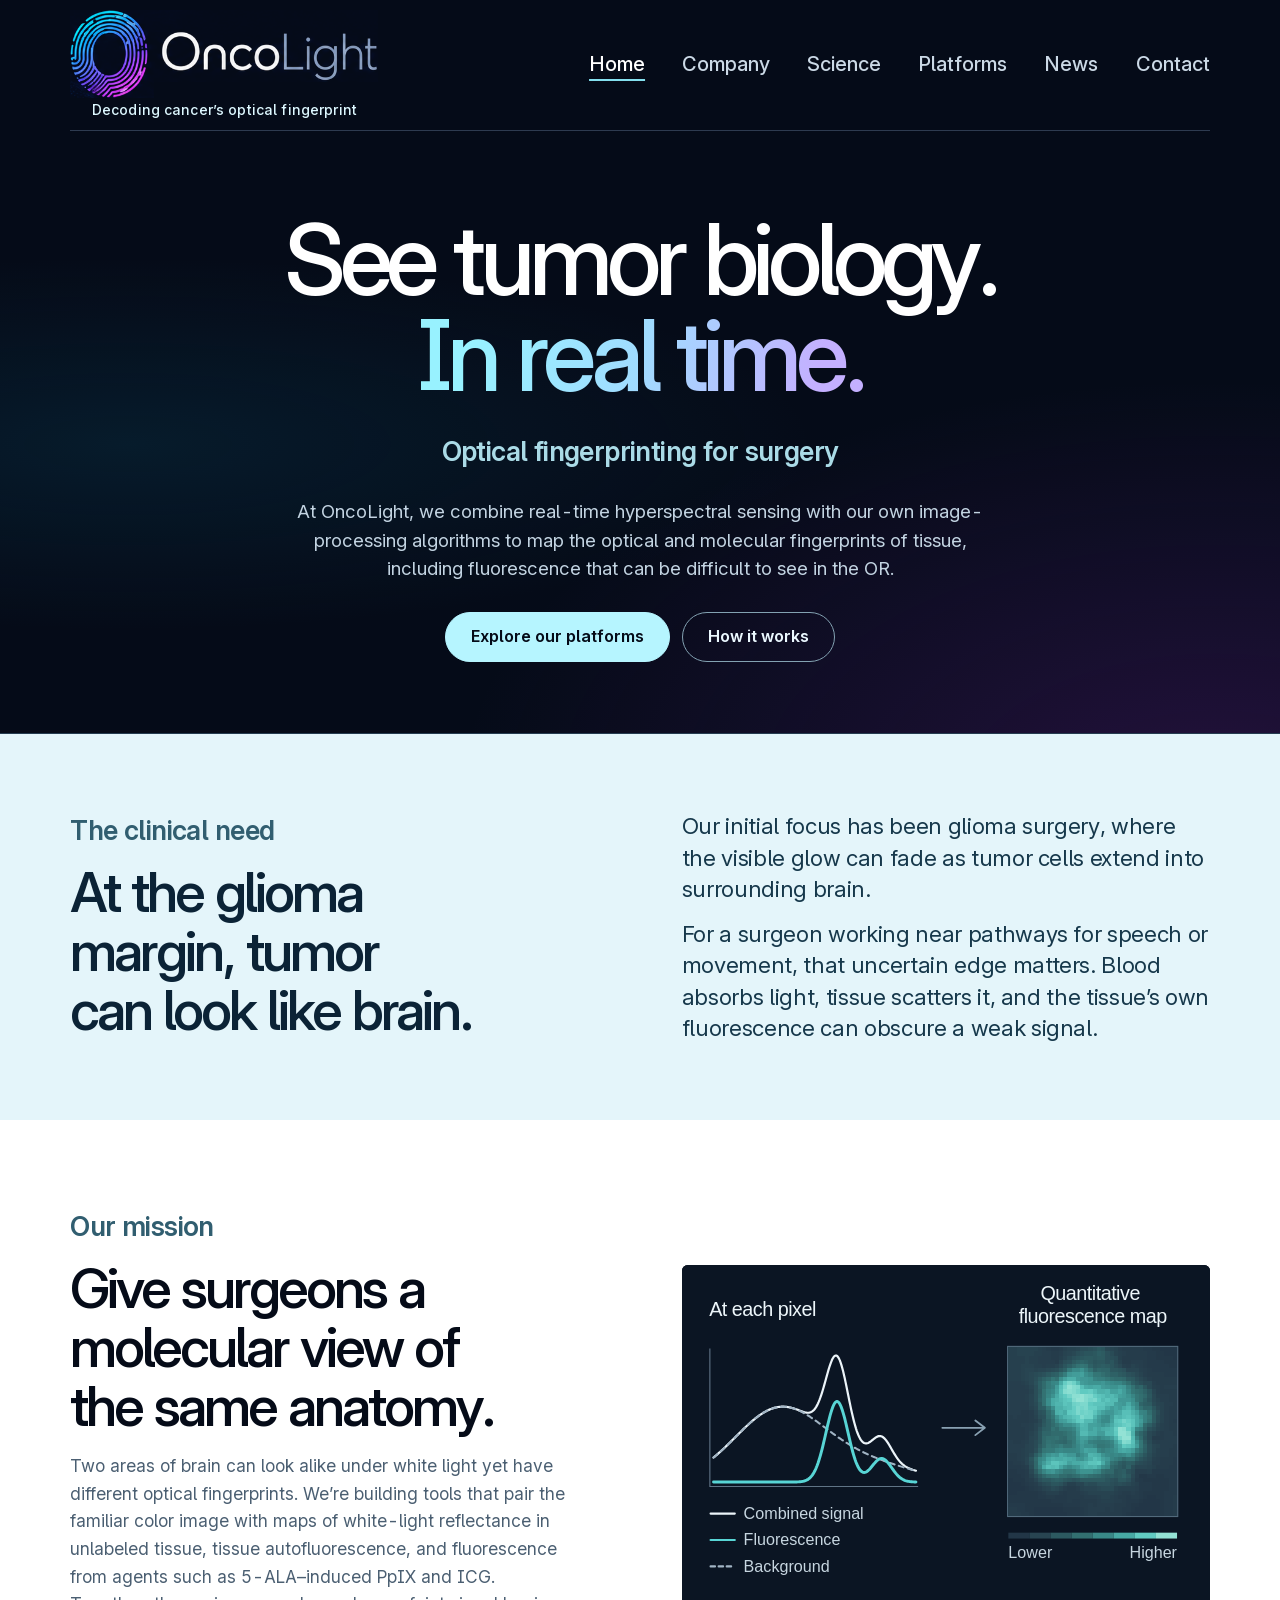
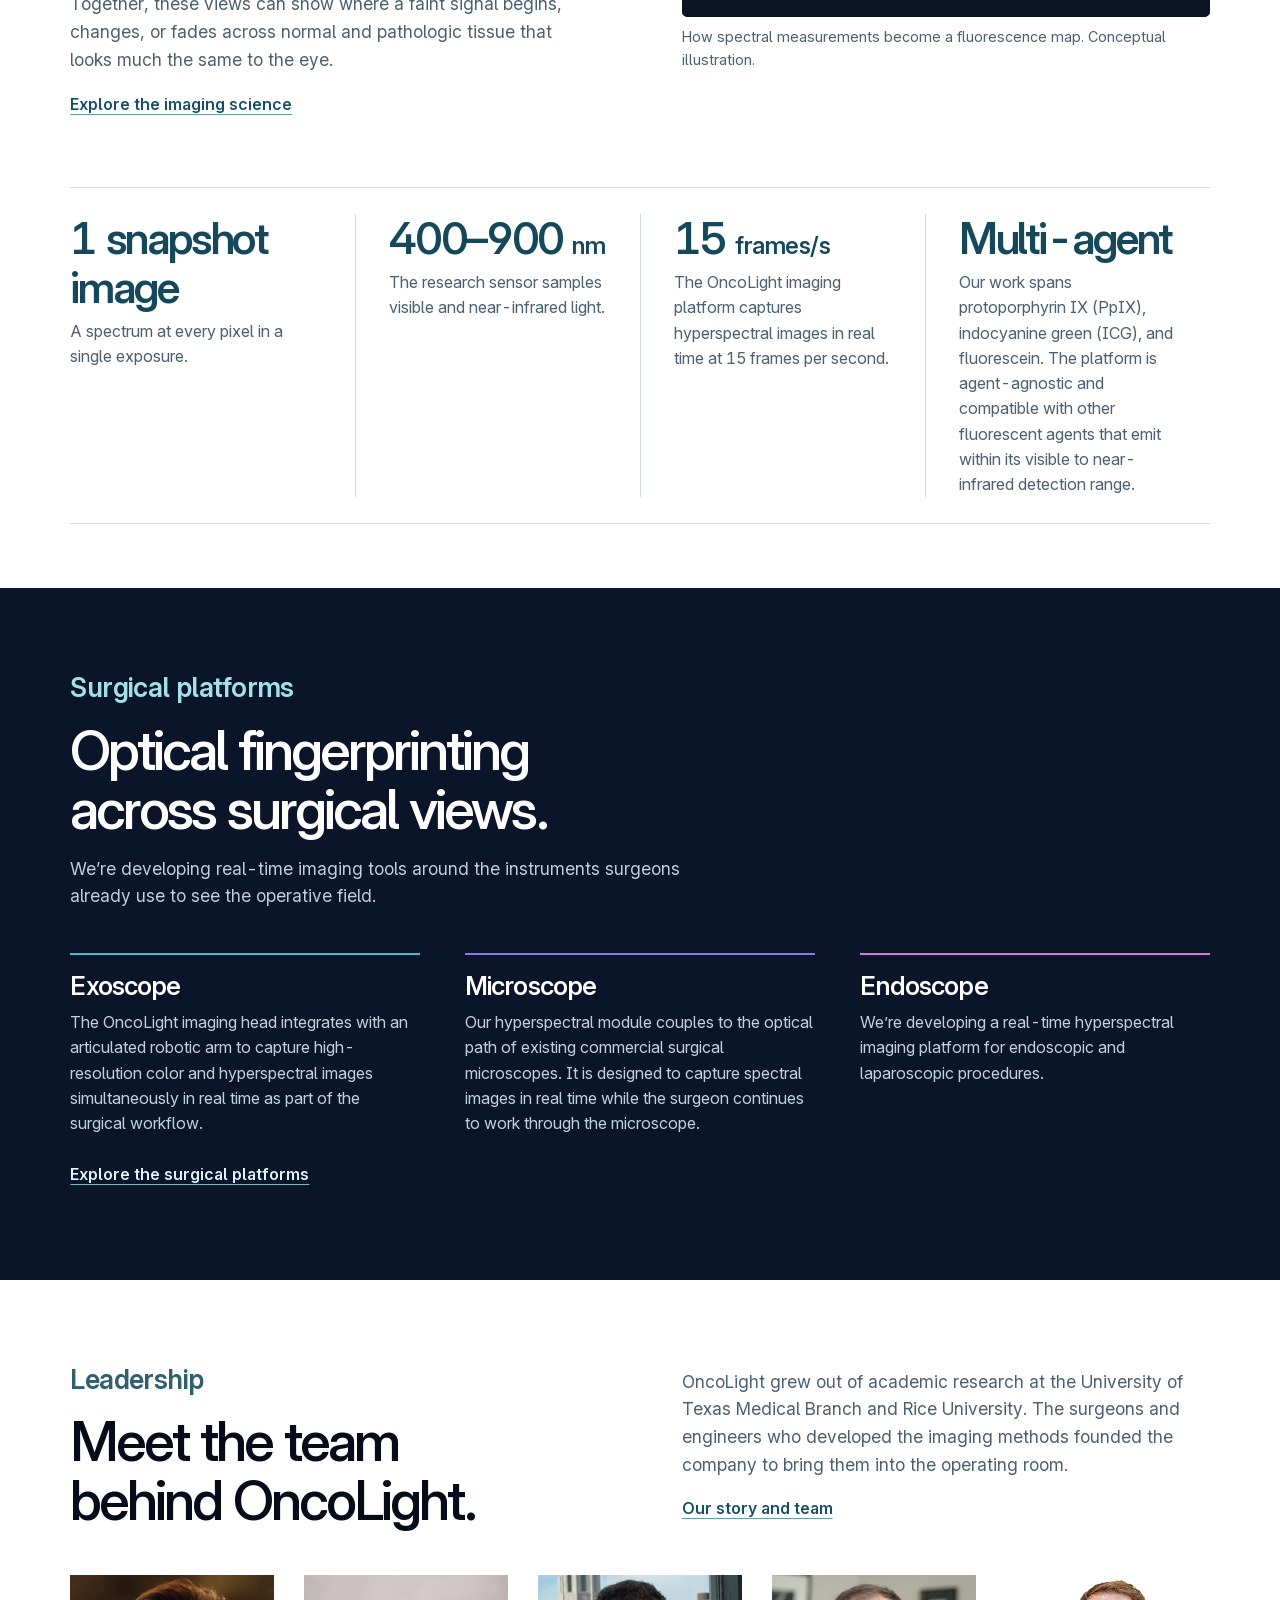
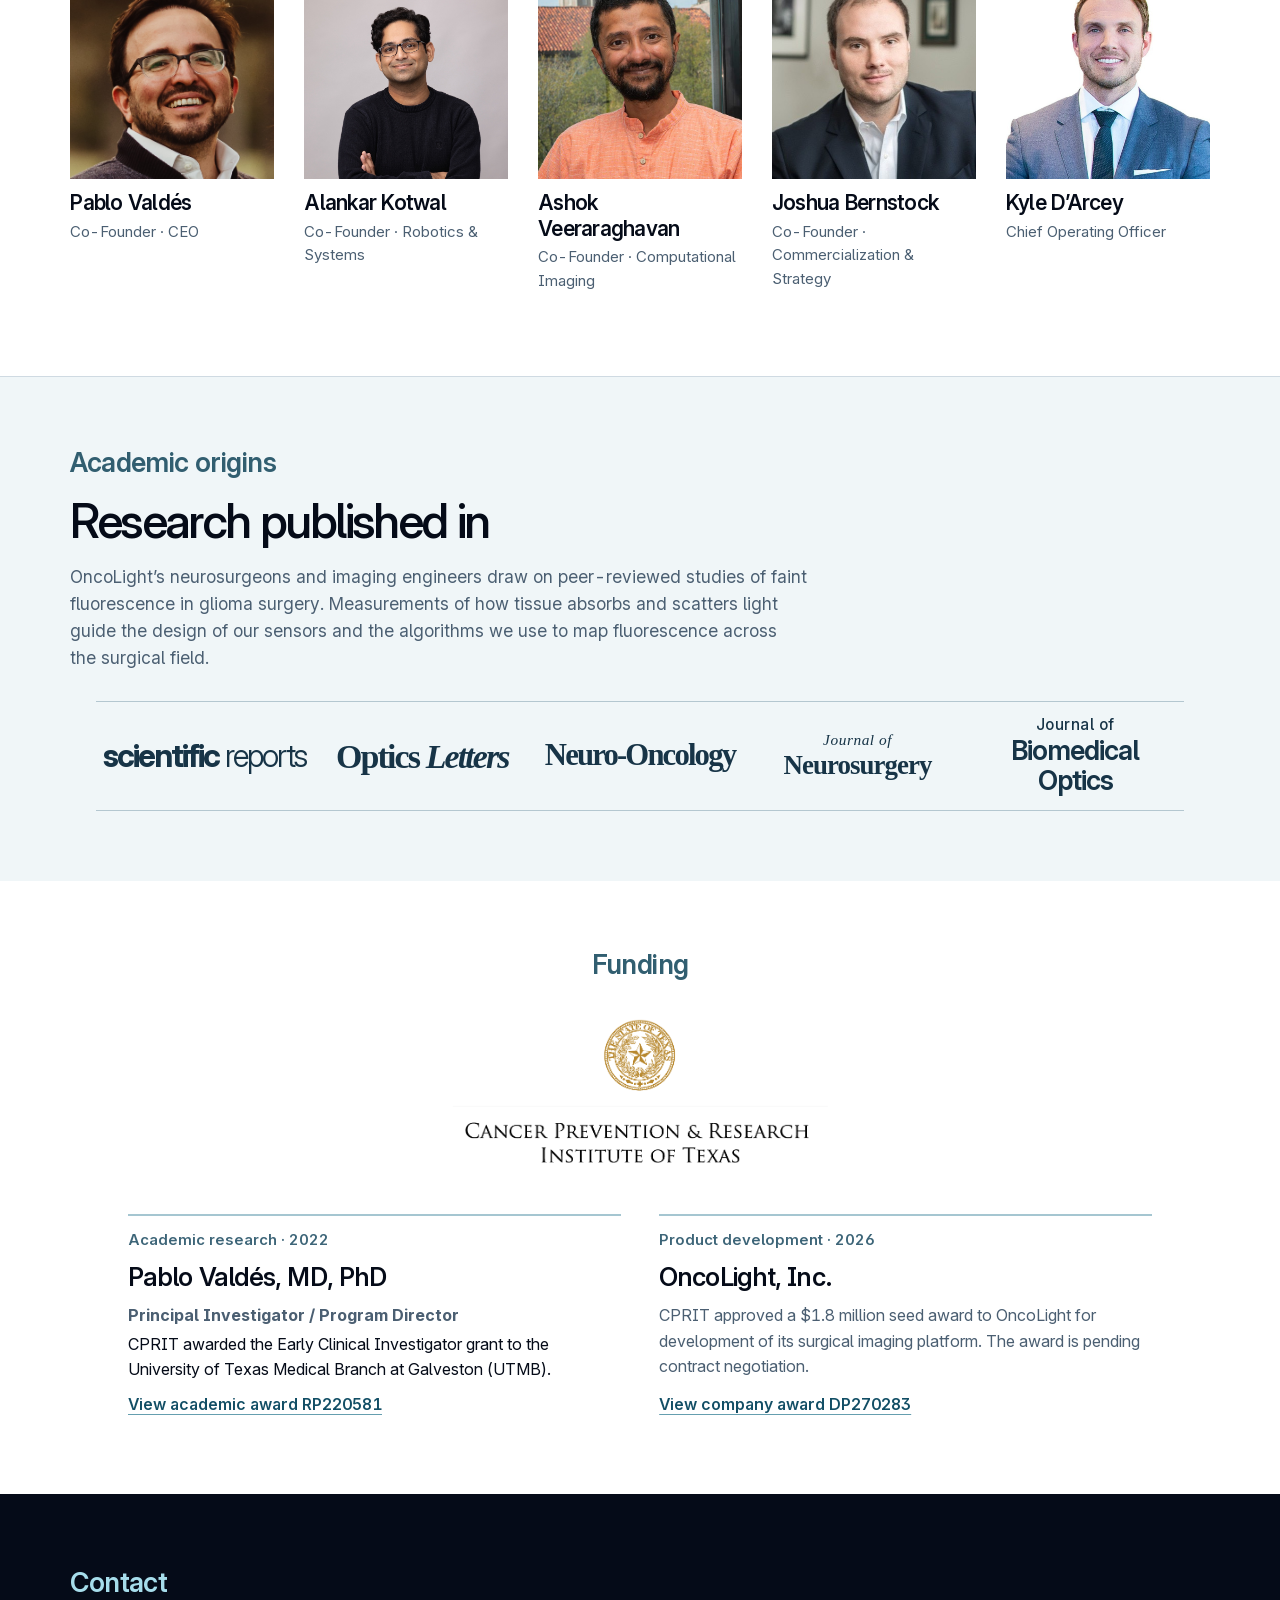
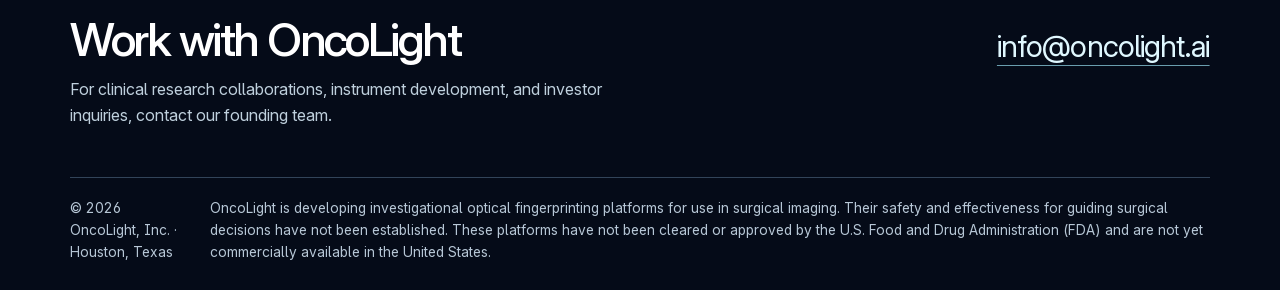
==== index.html @ 13045de7 "Add files via upload" ====
<!doctype html>
<html lang="en">
<head>
  <meta charset="utf-8">
  <meta name="viewport" content="width=device-width, initial-scale=1">
  <title>OncoLight 4.0 | Optical fingerprinting for surgery</title>
  <meta name="description" content="Our optical fingerprinting platforms combine real-time hyperspectral sensing and proprietary software to map molecular and optical signals in tissue.">
  <meta name="theme-color" content="#050b18">
  <meta property="og:title" content="OncoLight | Optical fingerprinting for surgery">
  <meta property="og:description" content="Our optical fingerprinting platforms combine real-time hyperspectral sensing and proprietary software to map molecular and optical signals in tissue.">
  <meta property="og:type" content="website">
  <link rel="icon" href="brand/oncolight-mark-transparent.png">
  <link rel="preload" href="fonts/inter.woff2" as="font" type="font/woff2" crossorigin>
  <link rel="stylesheet" href="site.css">
  
</head>
<body>
<a class="skip" href="#main">Skip to content</a>
<header class="site-head">
  <div class="wrap header-inner">
    <a class="wordmark" href="./" aria-label="OncoLight home. Decoding cancer’s optical fingerprint.">
      <span class="wordmark-art"><img alt="" src="brand/oncolight-logo-dark.png" width="697" height="194"></span>
      <span class="wordmark-tagline">Decoding cancer’s optical fingerprint</span>
    </a>
    <nav id="main-nav" class="main-nav" aria-label="Main navigation">
      <a href="./" aria-current="page">Home</a>
      <a href="company/">Company</a>
      <a href="science/">Science</a>
      <a href="platforms/">Platforms</a>
      <a href="news/">News</a>
      <a href="#contact">Contact</a>
    </nav>
  </div>
</header>
<main id="main" class="home">
  <section class="home-hero" aria-labelledby="hero-title">
    <div class="wrap hero-inner">
      <h1 id="hero-title">See tumor biology.<br><span>In real time.</span></h1>
      <p class="section-label">Optical fingerprinting for surgery</p>
      <p class="hero-intro">At OncoLight, we combine real-time hyperspectral sensing with our own image-processing algorithms to map the optical and molecular fingerprints of tissue, including fluorescence that can be difficult to see in the OR.</p>
      <div class="hero-links"><a class="button primary" href="platforms/">Explore our platforms</a><a class="button secondary" href="science/">How it works</a></div>
    </div>
  </section>

  <section class="clinical" aria-labelledby="clinical-title">
    <div class="wrap clinical-grid">
      <div>
        <p class="section-label">The clinical need</p>
        <h2 id="clinical-title">At the glioma margin, tumor can look like brain.</h2>
      </div>
      <div class="clinical-copy">
        <p>Our initial focus has been glioma surgery, where the visible glow can fade as tumor cells extend into surrounding brain.</p>
        <p>For a surgeon working near pathways for speech or movement, that uncertain edge matters. Blood absorbs light, tissue scatters it, and the tissue’s own fluorescence can obscure a weak signal.</p>
      </div>
    </div>
  </section>

  <section class="mission" aria-labelledby="mission-title">
    <div class="wrap mission-top">
      <div class="mission-copy">
        <p class="section-label">Our mission</p>
        <h2 id="mission-title">Give surgeons a molecular view of the same anatomy.</h2>
        <p>Two areas of brain can look alike under white light yet have different optical fingerprints. We’re building tools that pair the familiar color image with maps of white-light reflectance in unlabeled tissue, tissue autofluorescence, and fluorescence from agents such as 5-ALA–induced PpIX and ICG. Together, these views can show where a faint signal begins, changes, or fades across normal and pathologic tissue that looks much the same to the eye.</p>
        <a class="text-link" href="science/">Explore the imaging science</a>
      </div>
      <figure class="mission-art">
        <img src="figures/signal-map.svg" width="720" height="480" alt="A measured spectrum separates into background and fluorescence. The illustrative quantitative fluorescence map shows regions of lower and higher relative signal." loading="lazy">
        <figcaption>How spectral measurements become a fluorescence map. Conceptual illustration.</figcaption>
      </figure>
    </div>
    <dl class="wrap signal-facts">
      <div><dt>1 snapshot image</dt><dd>A spectrum at every pixel in a single exposure.</dd></div>
      <div><dt>400–900 <span>nm</span></dt><dd>The research sensor samples visible and near-infrared light.</dd></div>
      <div><dt>15 <span>frames/s</span></dt><dd>The OncoLight imaging platform captures hyperspectral images in real time at 15 frames per second.</dd></div>
      <div><dt>Multi-agent</dt><dd>Our work spans protoporphyrin IX (PpIX), indocyanine green (ICG), and fluorescein. The platform is agent-agnostic and compatible with other fluorescent agents that emit within its visible to near-infrared detection range.</dd></div>
    </dl>
  </section>

  <section class="surgical" aria-labelledby="surgery-title">
    <div class="wrap">
      <div class="surgical-heading">
        <p class="section-label">Surgical platforms</p>
        <h2 id="surgery-title">Optical fingerprinting across surgical views.</h2>
        <p>We’re developing real-time imaging tools around the instruments surgeons already use to see the operative field.</p>
      </div>
      <div class="surgical-grid">
        <article><h3>Exoscope</h3><p>The OncoLight imaging head integrates with an articulated robotic arm to capture high-resolution color and hyperspectral images simultaneously in real time as part of the surgical workflow.</p></article>
        <article><h3>Microscope</h3><p>Our hyperspectral module couples to the optical path of existing commercial surgical microscopes. It is designed to capture spectral images in real time while the surgeon continues to work through the microscope.</p></article>
        <article><h3>Endoscope</h3><p>We’re developing a real-time hyperspectral imaging platform for endoscopic and laparoscopic procedures.</p></article>
      </div>
      <a class="text-link" href="platforms/">Explore the surgical platforms</a>
    </div>
  </section>

  <section class="team-preview" aria-labelledby="home-team-title">
    <div class="wrap">
      <div class="team-head">
        <div><p class="section-label">Leadership</p><h2 id="home-team-title">Meet the team behind OncoLight.</h2></div>
        <div><p>OncoLight grew out of academic research at the University of Texas Medical Branch and Rice University. The surgeons and engineers who developed the imaging methods founded the company to bring them into the operating room.</p><a class="text-link" href="company/">Our story and team</a></div>
      </div>
      <div class="home-portraits">
        <figure><img class="portrait-pablo" src="media/pablo-valdes-profile.jpg" width="911" height="1195" alt="Pablo Valdés" loading="lazy"><figcaption><strong>Pablo Valdés</strong><span>Co-Founder · CEO</span></figcaption></figure>
        <figure><img src="media/alankar-kotwal-profile.jpg" width="1536" height="1462" alt="Alankar Kotwal" loading="lazy"><figcaption><strong>Alankar Kotwal</strong><span>Co-Founder · Robotics &amp; Systems</span></figcaption></figure>
        <figure><img src="media/ashok-veeraraghavan.jpg" width="600" height="600" alt="Ashok Veeraraghavan" loading="lazy"><figcaption><strong>Ashok Veeraraghavan</strong><span>Co-Founder · Computational Imaging</span></figcaption></figure>
        <figure><img src="media/joshua-bernstock.jpg" width="400" height="400" alt="Joshua Bernstock" loading="lazy"><figcaption><strong>Joshua Bernstock</strong><span>Co-Founder · Commercialization &amp; Strategy</span></figcaption></figure>
        <figure><img src="media/kyle-darcey.jpg" width="800" height="800" alt="Kyle D’Arcey" loading="lazy"><figcaption><strong>Kyle D’Arcey</strong><span>Chief Operating Officer</span></figcaption></figure>
      </div>
    </div>
  </section>
  <section class="academic-strip" aria-labelledby="academic-title">
    <div class="wrap">
      <p class="section-label">Academic origins</p>
      <h2 id="academic-title">Research published in</h2>
      <p class="academic-lede">OncoLight’s neurosurgeons and imaging engineers draw on peer-reviewed studies of faint fluorescence in glioma surgery. Measurements of how tissue absorbs and scatters light guide the design of our sensors and the algorithms we use to map fluorescence across the surgical field.</p>
      <ul class="journal-strip" aria-label="Selected peer-reviewed studies behind OncoLight’s optical fingerprinting platforms">
        <li><a href="https://pubmed.ncbi.nlm.nih.gov/23152935/" class="journal-sr" aria-label="Scientific Reports, quantitative spectrally resolved fluorescence imaging, 2012"><span>scientific</span> reports</a></li>
        <li><a href="https://pubmed.ncbi.nlm.nih.gov/23903142/" class="journal-ol" aria-label="Optics Letters, wide-field quantitative fluorescence imaging, 2013">Optics <em>Letters</em></a></li>
        <li><a href="https://pubmed.ncbi.nlm.nih.gov/42969398/" class="journal-no" aria-label="Neuro-Oncology, fluorescence and diffuse reflectance spectroscopy in glioma surgery, 2026">Neuro-Oncology</a></li>
        <li><a href="https://pubmed.ncbi.nlm.nih.gov/26140489/" class="journal-jns" aria-label="Journal of Neurosurgery, quantitative PpIX fluorescence in low-grade glioma surgery, 2015"><span>Journal of</span> Neurosurgery</a></li>
        <li><a href="https://pubmed.ncbi.nlm.nih.gov/22112112/" class="journal-jbo" aria-label="Journal of Biomedical Optics, combined fluorescence and reflectance spectroscopy, 2011"><span>Journal of</span> Biomedical Optics</a></li>
      </ul>
    </div>
  </section>
  <section class="support-strip" aria-labelledby="funding-title">
    <div class="wrap support-layout">
      <div class="support-identity">
        <h2 id="funding-title" class="section-label">Funding</h2>
        <div class="support-mark"><img src="brand/cprit.png" width="919" height="469" alt="Cancer Prevention and Research Institute of Texas (CPRIT)" loading="lazy"></div>
      </div>
      <div class="support-awards">
        <article><p class="award-label">Academic research · 2022</p><h3>Pablo Valdés, MD, PhD</h3>
          <p><strong>Principal Investigator / Program Director</strong></p>
          <p>CPRIT awarded the Early Clinical Investigator grant to the University of Texas Medical Branch at Galveston (UTMB).</p>
          <a class="text-link" href="https://cprit.texas.gov/grants-funded/grants/rp220581">View academic award RP220581</a></article>
        <article><p class="award-label">Product development · 2026</p><h3>OncoLight, Inc.</h3>
          <p>CPRIT approved a $1.8 million seed award to OncoLight for development of its surgical imaging platform. The award is pending contract negotiation.</p>
          <a class="text-link" href="https://cprit.texas.gov/grants-funded/grants/dp270283">View company award DP270283</a></article>
      </div>
    </div>
  </section>
</main>

<footer class="site-foot" id="contact">
  <div class="wrap">
    <div class="footer-contact"><div><p class="section-label">Contact</p><h2>Work with OncoLight</h2>
      <p>For clinical research collaborations, instrument development, and investor inquiries, contact our founding team.</p></div>
      <a href="mailto:info@oncolight.ai">info@oncolight.ai</a></div>
    <div class="footer-base"><p>© 2026 OncoLight, Inc. · Houston, Texas</p><p>OncoLight is developing investigational optical fingerprinting platforms for use in surgical imaging. Their safety and effectiveness for guiding surgical decisions have not been established. These platforms have not been cleared or approved by the U.S. Food and Drug Administration (FDA) and are not yet commercially available in the United States.</p></div>
  </div>
</footer>
</body>
</html>
---- site.css ----
@font-face {
  font-family:Inter;
  src:url("fonts/inter.woff2") format("woff2");
  font-style:normal;
  font-weight:100 900;
  font-display:swap;
}
:root {
  --ink:#050b18; --muted:#4b5f72; --ice:#ddf8ff; --line:#cfdae2;
  --cyan:#18e0ff; --violet:#6f4dff; --magenta:#e94eff;
  font-family:Inter,Arial,sans-serif; font-optical-sizing:auto;
  background:white; color:var(--ink); color-scheme:light;
}
* , *::before, *::after {box-sizing:border-box;}
html {scroll-padding-top:1rem;}
body,h1,h2,h3,p,figure,dl,dd {margin:0;}
body {font-size:1rem;line-height:1.58;}
img {display:block;max-width:100%;height:auto;}
a {color:inherit;text-underline-offset:.26em;text-decoration-thickness:1px;}
a:focus-visible,button:focus-visible,summary:focus-visible {outline:3px solid #137892;outline-offset:4px;}
button,summary {font:inherit;}
[hidden] {display:none!important;}
.wrap {width:min(89%,77.5rem);margin-inline:auto;}
h1,h2,h3 {text-wrap:balance;}
h1 {font-size:clamp(3rem,6.5vw,6.7rem);letter-spacing:-.062em;line-height:1.015;font-weight:520;}
h2 {font-size:clamp(2.2rem,4.3vw,4.2rem);letter-spacing:-.055em;line-height:1.07;font-weight:535;}
h3 {font-size:clamp(1.35rem,2.2vw,2rem);letter-spacing:-.035em;line-height:1.17;font-weight:570;}
.section-label {font-size:clamp(1.25rem,1rem + .85vw,1.75rem);font-weight:600;line-height:1.25;color:#315e70;margin-bottom:1rem;letter-spacing:-.022em;text-wrap:balance;}
.skip {position:absolute;z-index:9;top:.4rem;left:.5rem;padding:.55rem 1rem;background:#fff;transform:translateY(-160%);}
.skip:focus {transform:none;}
.site-head {background:var(--ink);color:white;}
.header-inner {display:flex;align-items:center;justify-content:space-between;flex-wrap:wrap;gap:0 2rem;min-height:5.25rem;border-bottom:1px solid #2e3b50;}
.wordmark {display:block;flex:none;width:min(19.25rem,100%);padding-block:.65rem;text-decoration:none;}
.wordmark-art {position:relative;display:block;aspect-ratio:504 / 143;overflow:hidden;}
.wordmark-art img {position:absolute;width:138.3%;max-width:none;left:-17.2%;top:-24%;mix-blend-mode:lighten;
  /* Keep the original symbol and name. The tagline below scales as live text. */
  clip-path:polygon(0 0,100% 0,100% 78%,32% 78%,32% 100%,0 100%);}
.wordmark-tagline {display:block;margin-top:.2rem;text-align:center;font-size:.875rem;line-height:1.3;font-weight:500;letter-spacing:.01em;color:var(--ice);text-wrap:balance;}
.main-nav {display:flex;align-items:center;gap:clamp(1rem,2.9vw,2.7rem);}
.main-nav a {display:flex;align-items:center;min-height:44px;text-decoration:none;font-weight:490;font-size:1.25rem;color:#cbd9e6;}
.main-nav a[aria-current="page"],.main-nav a:hover {color:white;text-decoration:underline;text-decoration-color:#84dfee;text-underline-offset:.42em;}
.text-link {display:inline-flex;align-items:center;min-height:44px;color:#124e65;font-weight:570;text-decoration-color:#659eaf;}
.text-link:hover {color:#071d2d;}
.button {padding:.72rem 1.55rem;display:inline-flex;align-items:center;justify-content:center;min-height:46px;border-radius:5rem;text-decoration:none;font-size:1rem;font-weight:610;}
.button.primary {background:#b6f5ff;color:var(--ink);border:1px solid #b6f5ff;}
.button.secondary {border:1px solid #83a2b2;color:#ebf8ff;}
.button.primary:hover {background:white;}
.button.secondary:hover {border-color:#d6f9ff;background:#12273b;}
.home-hero {
  background:radial-gradient(ellipse at 95% 110%,rgba(91,29,129,.34),transparent 44%),
             radial-gradient(ellipse at 10% 52%,rgba(12,84,112,.22),transparent 42%),
             #050b18;color:white;
  text-align:center;border-bottom:1px solid #253c50;
}
.hero-inner {padding-block:clamp(3.7rem,6.4vw,6.8rem) clamp(3.6rem,5.5vw,5.65rem);}
.home-hero .section-label {color:#aadbe7;margin:clamp(1.25rem,2.4vw,2rem) 0 0;}
.home-hero h1 {font-size:clamp(3.55rem,7.65vw,7.8rem);font-weight:500;line-height:.98;}
.home-hero h1 span {color:#a6edff;}
@supports (background-clip:text) {
 .home-hero h1 span {color:transparent;background:linear-gradient(105deg,#98f2ff 14%,#a0dcff 50%,#c4b0ff 88%);background-clip:text;}
}
.hero-intro {font-size:clamp(1.05rem,1.45vw,1.32rem);line-height:1.55;color:#c3d4e2;max-width:60ch;margin:clamp(1.3rem,2.2vw,2.15rem) auto 0;text-wrap:pretty;}
.hero-links {display:flex;justify-content:center;flex-wrap:wrap;gap:.8rem;margin-top:1.8rem;}
.clinical {background:#e4f5fa;padding-block:clamp(3.4rem,6vw,6.8rem);color:#0b2336;}
.clinical-grid,.mission-top,.team-head {display:grid;grid-template-columns:1fr 1fr;gap:clamp(2rem,6.5vw,6rem);align-items:center;}
.mission-copy>p:not(.section-label),.surgical-heading>p:last-child,.team-head>div:last-child>p {font-size:clamp(1.02rem,1.35vw,1.2rem);line-height:1.6;color:var(--muted);}
.clinical-copy p {font-size:clamp(1.22rem,1.75vw,1.55rem);color:#16384b;line-height:1.4;letter-spacing:-.015em;}
.clinical-copy p + p {margin-top:.85rem;}
.mission {padding-block:clamp(3.5rem,7vw,7.2rem) clamp(3rem,5vw,5rem);}
.mission-copy>p:not(.section-label) {margin-block:1rem .6rem;max-width:45ch;}
.mission-art img {width:100%;background:#0b1523;border-radius:.35rem;}
.mission-art figcaption {margin-top:.58rem;color:var(--muted);font-size:.9rem;}
.signal-facts {display:grid;grid-template-columns:repeat(4,minmax(0,1fr));border-block:1px solid var(--line);margin-top:clamp(2.2rem,4.7vw,4.35rem);padding-block:1.6rem;}
.signal-facts>div {padding-inline:clamp(1.1rem,2.6vw,2.7rem);}
.signal-facts>div:first-child {padding-left:0;}
.signal-facts>div+div {border-left:1px solid var(--line);}
.signal-facts dt {color:#16485c;font-size:clamp(1.85rem,3.4vw,3.35rem);letter-spacing:-.055em;line-height:1.13;font-weight:570;}
.signal-facts dt span {font-size:.55em;letter-spacing:-.02em;}
.signal-facts dd {color:var(--muted);margin-top:.45rem;max-width:32ch;font-size:1rem;}
.surgical {padding-block:clamp(3.6rem,6.5vw,6.7rem);background:#0a1529;color:white;}
.surgical-heading {max-width:55rem;}
.surgical-heading .section-label {color:#a5dfea;}
.surgical-heading>p:last-child {max-width:58ch;margin-top:1rem;color:#bed0df;}
.surgical-grid {display:grid;grid-template-columns:repeat(3,minmax(0,1fr));gap:clamp(1.4rem,3.5vw,3.1rem);margin-block:clamp(2rem,3.4vw,3rem) 1rem;}
.surgical-grid article {border-top:2px solid #4fb5cf;padding-top:1rem;}
.surgical-grid article:nth-child(2) {border-color:#927adb;}
.surgical-grid article:nth-child(3) {border-color:#d87adc;}
.format-status {font-size:.92rem;font-weight:520;color:#b5cddd;margin-bottom:.45rem;}
.surgical-grid h3 {font-size:clamp(1.3rem,2vw,1.8rem);}
.surgical-grid article>p:last-child {color:#c2d1df;margin-top:.55rem;}
.surgical .text-link {color:var(--ice);text-decoration-color:#81b6c7;}
.team-preview {padding-block:clamp(3.5rem,6.5vw,6.6rem);}
.team-head {align-items:end;}
.team-head .text-link {margin-top:.5rem;}
.home-portraits {display:grid;grid-template-columns:repeat(5,minmax(0,1fr));gap:clamp(1rem,2.35vw,2.25rem);margin-top:clamp(1.8rem,3.5vw,3.25rem);}
.home-portraits img {width:100%;aspect-ratio:1;object-fit:cover;background:#d6e1ea;}
.home-portraits .portrait-pablo {object-position:50% 27%;}
.home-portraits strong,.home-portraits span {display:block;}
.home-portraits strong {margin-top:.7rem;font-size:clamp(1.14rem,1.65vw,1.52rem);font-weight:580;line-height:1.22;letter-spacing:-.035em;}
.home-portraits span {font-size:.94rem;color:var(--muted);margin-top:.25rem;}
.site-foot {background:#050b18;color:white;padding-block:clamp(3.2rem,5.6vw,5.25rem) 1.65rem;}
.site-foot .section-label {color:#a6ddeb;}
.footer-contact {display:grid;grid-template-columns:1fr auto;gap:1.3rem 3rem;align-items:center;}
.footer-contact h2 {font-size:clamp(2rem,3.6vw,3.45rem);}
.footer-contact p:not(.section-label) {max-width:54ch;margin-top:.8rem;color:#bfd0dd;}
.footer-contact>a {font-size:clamp(1.15rem,2.35vw,2rem);letter-spacing:-.03em;color:#e0f8ff;text-decoration-color:#6a9eae;}
.footer-base {border-top:1px solid #324459;margin-top:clamp(2rem,3.8vw,3.5rem);padding-top:1.3rem;display:flex;justify-content:space-between;gap:.3rem 1.2rem;color:#b7c7d6;font-size:.86rem;}
@media (min-width:536px) and (max-width:1000px) {
 .signal-facts {grid-template-columns:repeat(2,minmax(0,1fr));row-gap:1.4rem;}
 .signal-facts>div:nth-child(3) {border-left:0;padding-left:0;}
}
@media(min-width:761px) and (max-width:1040px){
 .home-portraits {grid-template-columns:repeat(3,minmax(0,1fr));}
}
@media(max-width:760px){
 .header-inner {flex-wrap:wrap;gap:0;min-height:4.4rem;padding-block:.5rem;}
 .wordmark {padding-block:.25rem;}
 .main-nav {width:100%;display:grid;grid-template-columns:repeat(3,minmax(max-content,1fr));gap:.1rem .4rem;padding:.45rem 0;}
 .clinical-grid,.mission-top,.team-head,.footer-contact {grid-template-columns:1fr;gap:1.4rem;}
 .signal-facts>div {padding-inline:.85rem;}
 .home-portraits {grid-template-columns:repeat(2,minmax(0,1fr));row-gap:1.45rem;}
 .surgical-grid {grid-template-columns:1fr;gap:1.4rem;}
 .footer-base {flex-direction:column;}
}
@media(max-width:535px){
 .hero-links {gap:.55rem;} .hero-links .button {padding-inline:1rem;font-size:.95rem;}
 .signal-facts {grid-template-columns:1fr;gap:1rem;padding-block:1.2rem;}
 .signal-facts>div,.signal-facts>div:first-child {padding:0;}
 .signal-facts>div+div {border-left:0;border-top:1px solid var(--line);padding-top:.9rem;}
 .signal-facts dd {max-width:none;}
}
@media(max-width:19rem){
 .main-nav {grid-template-columns:repeat(2,minmax(0,1fr));}
}
@media(prefers-reduced-motion:no-preference){html{scroll-behavior:smooth;}}
@media(forced-colors:active){.home-hero h1 span{color:CanvasText;}}

.academic-strip {background:#f0f6f8;border-top:1px solid var(--line);padding-block:clamp(3rem,5.4vw,5.6rem);}
.academic-strip h2 {font-size:clamp(2rem,3.7vw,3.6rem);}
.academic-lede {max-width:67ch;margin-top:1rem;color:var(--muted);font-size:clamp(1.02rem,1.35vw,1.2rem);}
.journal-strip {display:grid;grid-template-columns:repeat(5,minmax(0,1fr));list-style:none;max-width:68rem;margin:clamp(1.15rem,2.3vw,1.85rem) auto 0;padding:0;border-block:1px solid #b4c7d0;}
.journal-strip li {min-width:0;display:flex;align-items:stretch;justify-content:center;}
.journal-strip a {display:block;width:100%;color:#173447;text-decoration:none;align-content:center;text-align:center;line-height:1.1;padding:.95rem .28rem;min-height:5.1rem;text-wrap:balance;}
.journal-strip a:hover,.journal-strip a:focus-visible {background:#e2eef2;color:#0c455c;text-decoration:underline;text-underline-offset:.2em;}
.journal-sr {font-size:clamp(1.48rem,2.45vw,2.15rem);font-weight:350;letter-spacing:-.065em;}
.journal-sr span {font-weight:720;}
.journal-ol {font-family:Georgia,serif;font-size:clamp(1.57rem,2.65vw,2.45rem);font-weight:650;letter-spacing:-.055em;}
.journal-no {font-family:Georgia,serif;font-size:clamp(1.45rem,2.4vw,2.2rem);font-weight:550;letter-spacing:-.06em;}
.journal-jns,.journal-jbo {font-size:clamp(1.4rem,2.1vw,1.95rem);letter-spacing:-.035em;}
.journal-jns {font-family:Georgia,serif;font-weight:bold;}
.journal-jbo {font-weight:625;}
.journal-jns span,.journal-jbo span {display:block;font-size:.96rem;letter-spacing:.035em;font-weight:500;margin-bottom:.12rem;}
.journal-jns span {font-style:italic;}
.support-strip {padding-block:clamp(2.8rem,5.3vw,5.5rem);background:white;}
.support-layout {display:grid;gap:clamp(.8rem,1.4vw,1.35rem);max-width:64rem;}
.support-identity {display:grid;justify-items:center;gap:clamp(.35rem,.8vw,.65rem);text-align:center;}
.support-identity .section-label {margin-bottom:0;}
.support-mark {width:min(100%,28rem);padding-inline:clamp(.5rem,2vw,1.5rem);background:white;}
.support-mark img {display:block;width:100%;height:auto;}
.support-awards {display:grid;grid-template-columns:repeat(2,minmax(0,1fr));gap:clamp(1.5rem,3vw,3rem);}
.support-awards article {border-top:2px solid #a5c6d1;padding-top:.8rem;}
.award-label {font-size:.93rem;color:#3d6578;font-weight:590;margin-bottom:.6rem;}
.support-awards h3 {font-size:clamp(1.25rem,2vw,1.65rem);}
.support-awards h3+p {margin:.7rem 0 .2rem;color:var(--muted);}
@media(max-width:990px){
 .journal-strip {grid-template-columns:repeat(3,minmax(0,1fr));}
}
@media(max-width:650px){
 .journal-strip {grid-template-columns:repeat(2,minmax(0,1fr));}
 .journal-strip a {min-height:4.2rem;padding:.65rem .2rem;}
 .support-awards {grid-template-columns:1fr;}
}
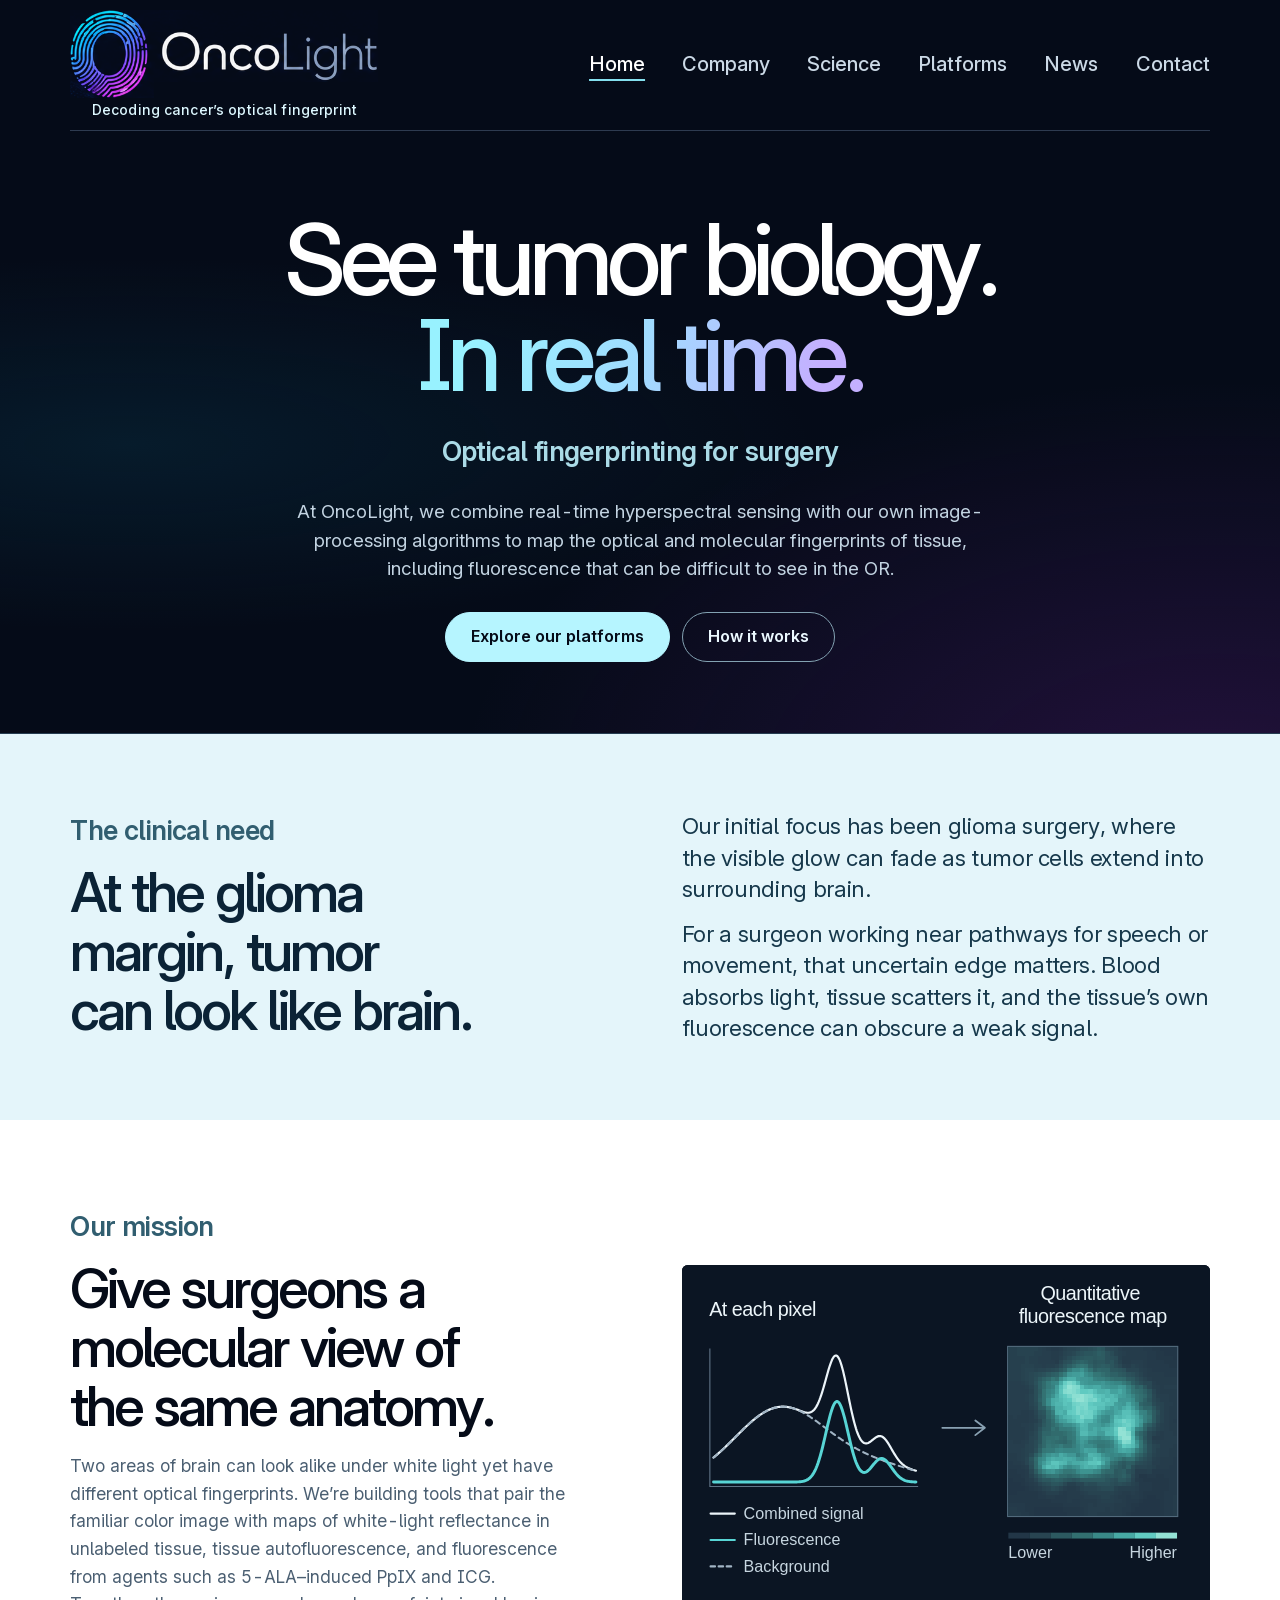
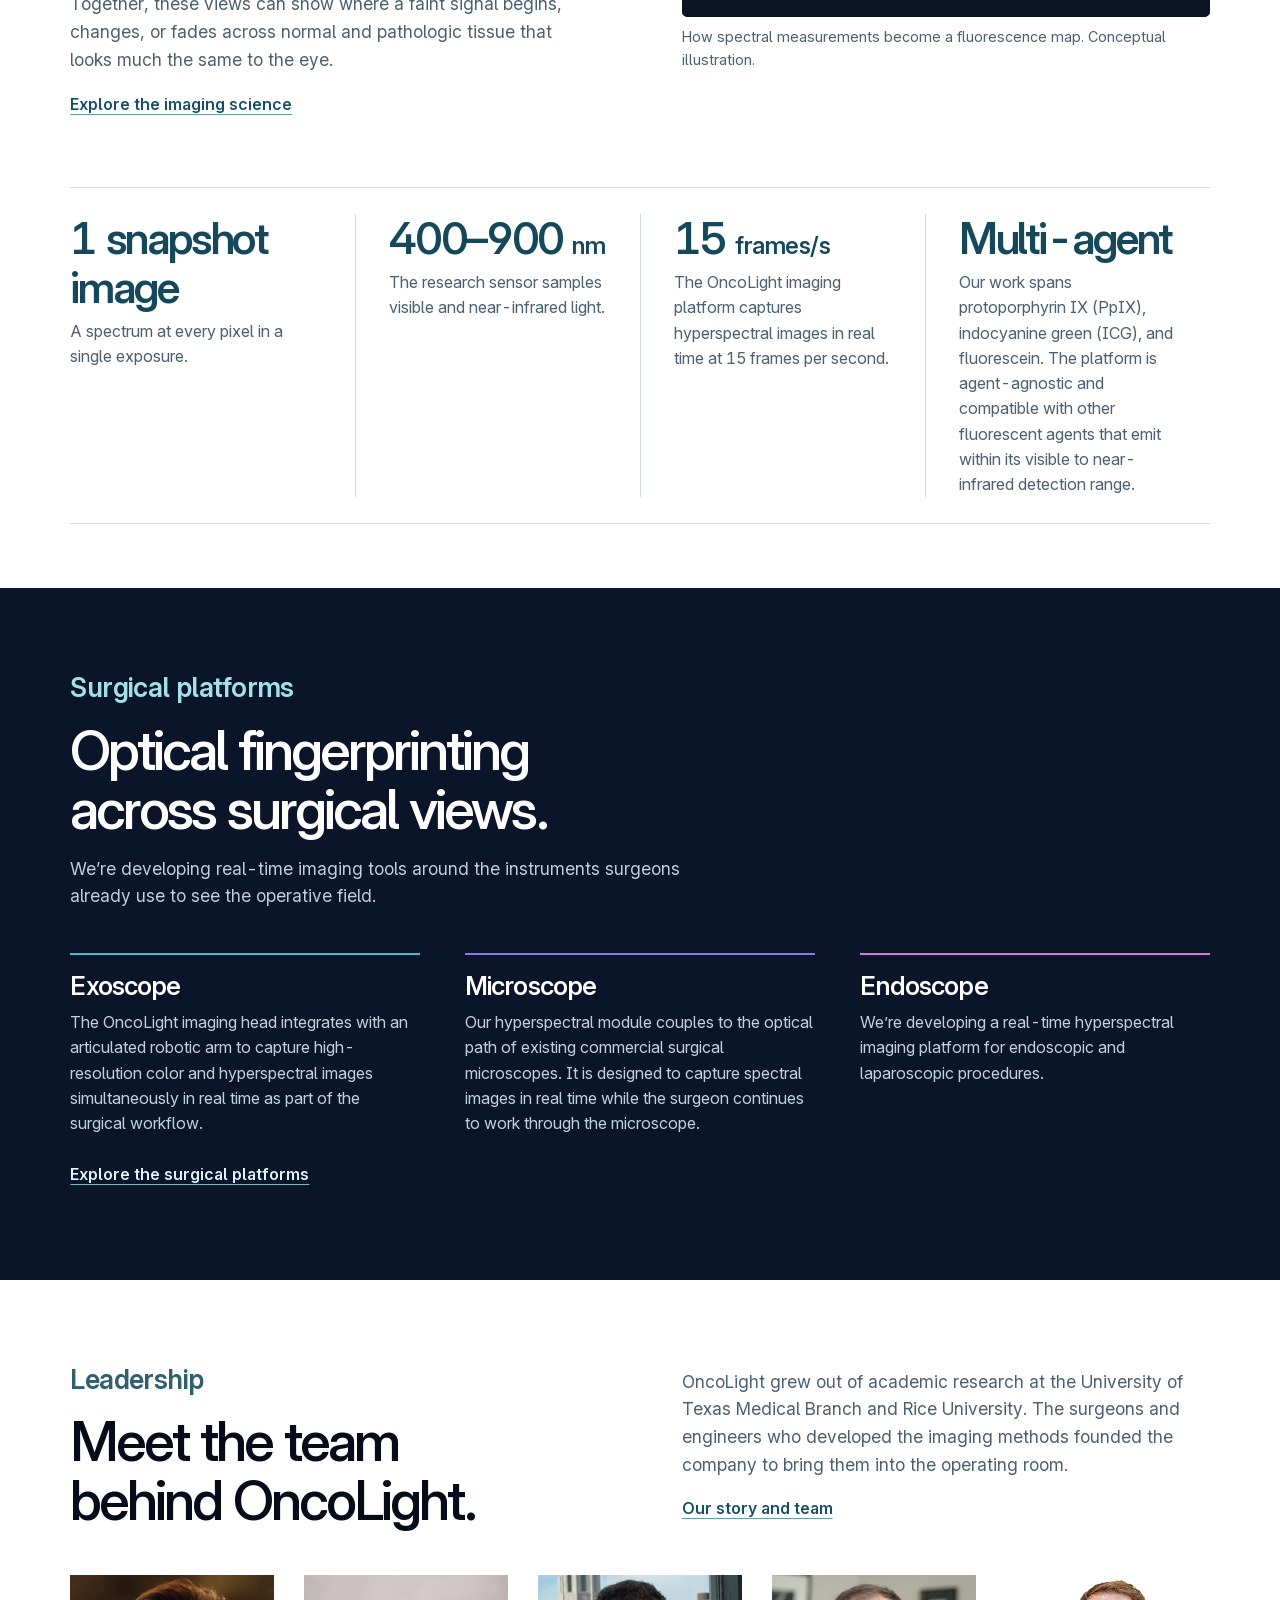
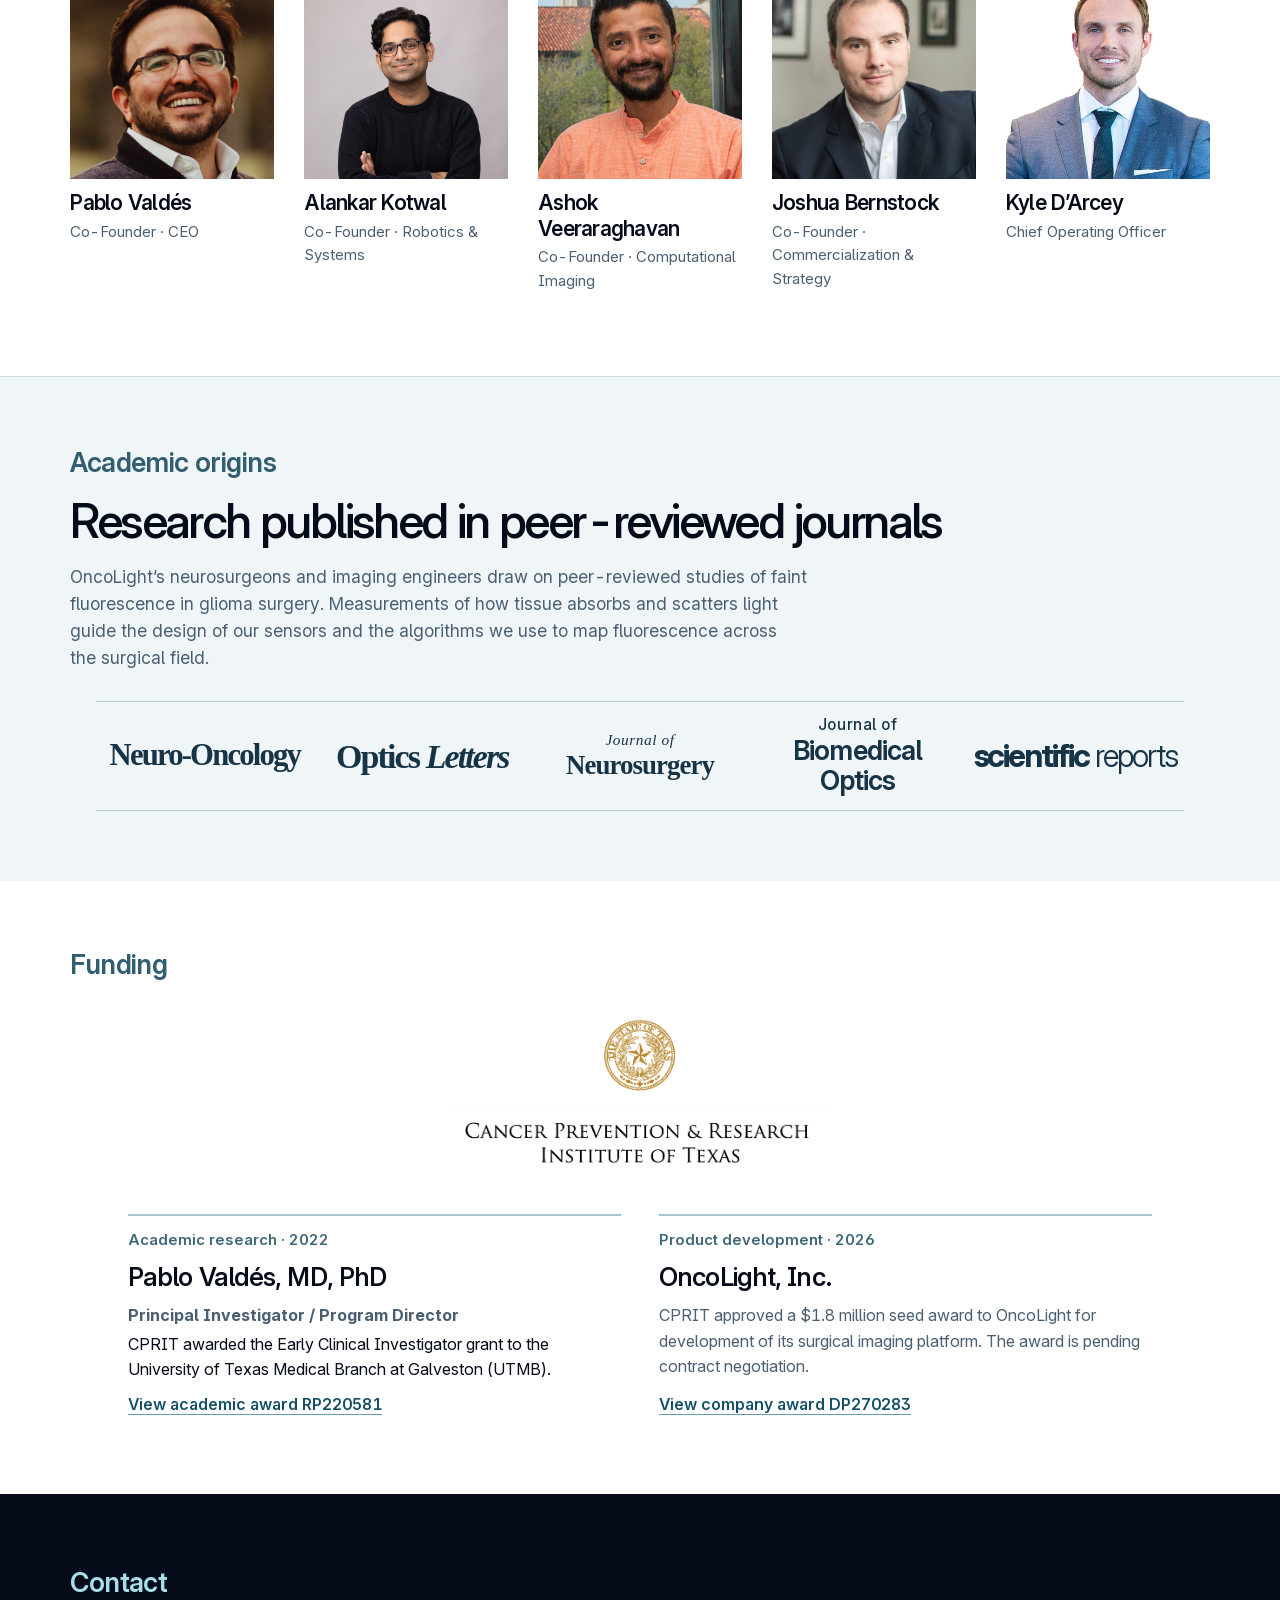
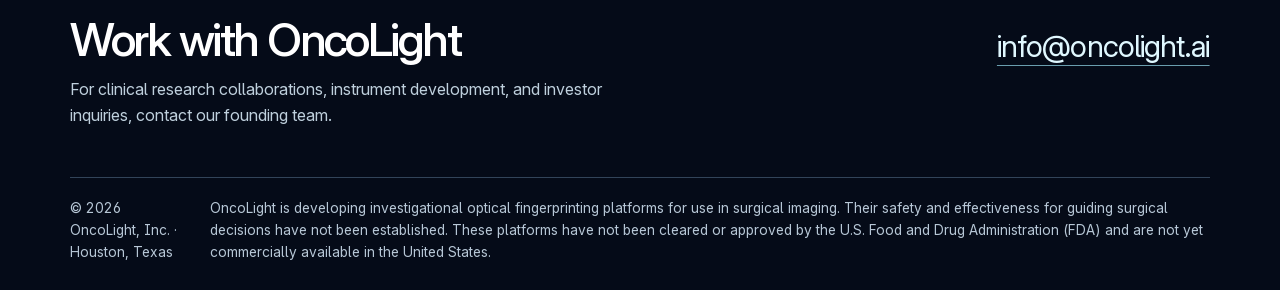
==== commit 102ef6ae: "Add files via upload" ====
--- a/index.html
+++ b/index.html
@@ -110,14 +110,14 @@
   <section class="academic-strip" aria-labelledby="academic-title">
     <div class="wrap">
       <p class="section-label">Academic origins</p>
-      <h2 id="academic-title">Research published in</h2>
+      <h2 id="academic-title">Research published in peer-reviewed journals</h2>
       <p class="academic-lede">OncoLight’s neurosurgeons and imaging engineers draw on peer-reviewed studies of faint fluorescence in glioma surgery. Measurements of how tissue absorbs and scatters light guide the design of our sensors and the algorithms we use to map fluorescence across the surgical field.</p>
       <ul class="journal-strip" aria-label="Selected peer-reviewed studies behind OncoLight’s optical fingerprinting platforms">
-        <li><a href="https://pubmed.ncbi.nlm.nih.gov/23152935/" class="journal-sr" aria-label="Scientific Reports, quantitative spectrally resolved fluorescence imaging, 2012"><span>scientific</span> reports</a></li>
+        <li><a href="https://pubmed.ncbi.nlm.nih.gov/42969398/" class="journal-no" aria-label="Neuro-Oncology, fluorescence and diffuse reflectance spectroscopy in glioma surgery, 2026">Neuro-Oncology</a></li>
         <li><a href="https://pubmed.ncbi.nlm.nih.gov/23903142/" class="journal-ol" aria-label="Optics Letters, wide-field quantitative fluorescence imaging, 2013">Optics <em>Letters</em></a></li>
-        <li><a href="https://pubmed.ncbi.nlm.nih.gov/42969398/" class="journal-no" aria-label="Neuro-Oncology, fluorescence and diffuse reflectance spectroscopy in glioma surgery, 2026">Neuro-Oncology</a></li>
         <li><a href="https://pubmed.ncbi.nlm.nih.gov/26140489/" class="journal-jns" aria-label="Journal of Neurosurgery, quantitative PpIX fluorescence in low-grade glioma surgery, 2015"><span>Journal of</span> Neurosurgery</a></li>
         <li><a href="https://pubmed.ncbi.nlm.nih.gov/22112112/" class="journal-jbo" aria-label="Journal of Biomedical Optics, combined fluorescence and reflectance spectroscopy, 2011"><span>Journal of</span> Biomedical Optics</a></li>
+        <li><a href="https://pubmed.ncbi.nlm.nih.gov/23152935/" class="journal-sr" aria-label="Scientific Reports, quantitative spectrally resolved fluorescence imaging, 2012"><span>scientific</span> reports</a></li>
       </ul>
     </div>
   </section>
--- a/site.css
+++ b/site.css
@@ -152,12 +152,12 @@
 .journal-jns span,.journal-jbo span {display:block;font-size:.96rem;letter-spacing:.035em;font-weight:500;margin-bottom:.12rem;}
 .journal-jns span {font-style:italic;}
 .support-strip {padding-block:clamp(2.8rem,5.3vw,5.5rem);background:white;}
-.support-layout {display:grid;gap:clamp(.8rem,1.4vw,1.35rem);max-width:64rem;}
+.support-layout {display:grid;gap:clamp(.8rem,1.4vw,1.35rem);}
 .support-identity {display:grid;justify-items:center;gap:clamp(.35rem,.8vw,.65rem);text-align:center;}
-.support-identity .section-label {margin-bottom:0;}
+.support-identity .section-label {justify-self:start;text-align:left;margin-bottom:0;}
 .support-mark {width:min(100%,28rem);padding-inline:clamp(.5rem,2vw,1.5rem);background:white;}
 .support-mark img {display:block;width:100%;height:auto;}
-.support-awards {display:grid;grid-template-columns:repeat(2,minmax(0,1fr));gap:clamp(1.5rem,3vw,3rem);}
+.support-awards {width:min(100%,64rem);margin-inline:auto;display:grid;grid-template-columns:repeat(2,minmax(0,1fr));gap:clamp(1.5rem,3vw,3rem);}
 .support-awards article {border-top:2px solid #a5c6d1;padding-top:.8rem;}
 .award-label {font-size:.93rem;color:#3d6578;font-weight:590;margin-bottom:.6rem;}
 .support-awards h3 {font-size:clamp(1.25rem,2vw,1.65rem);}
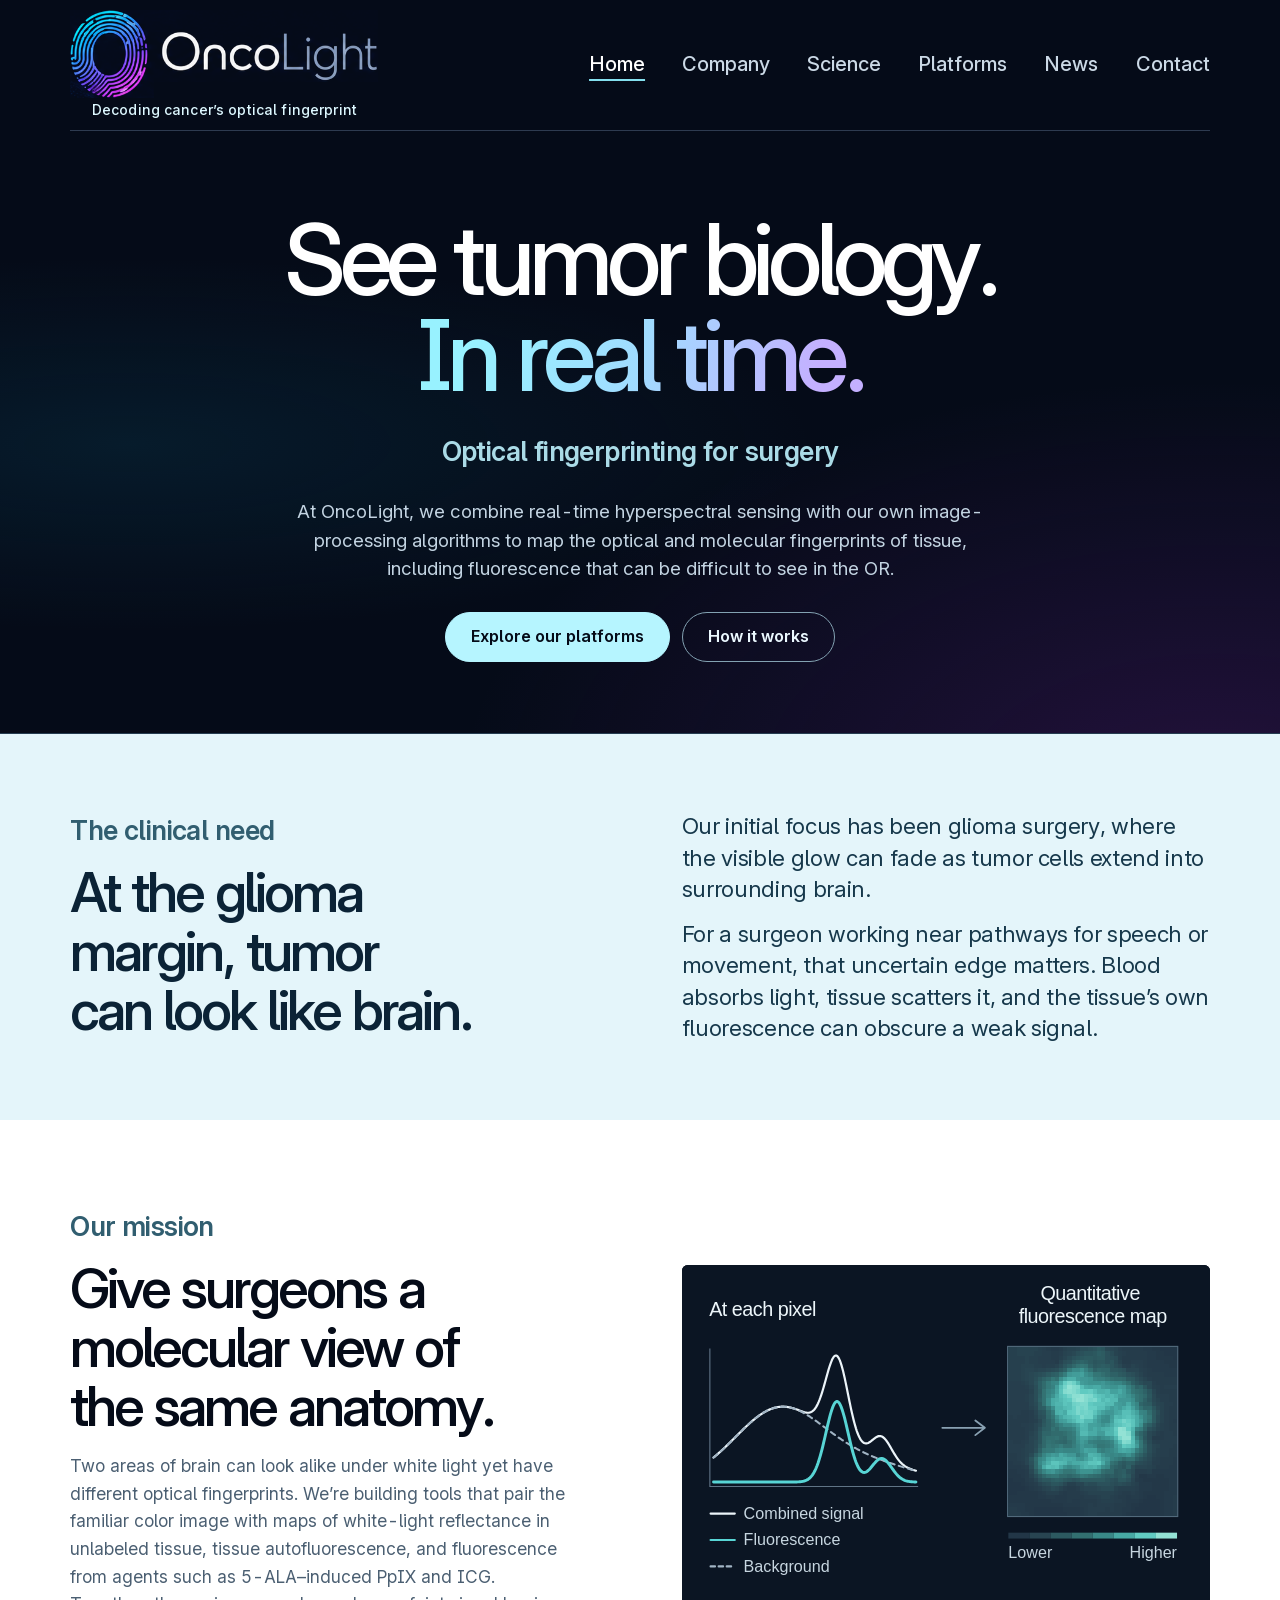
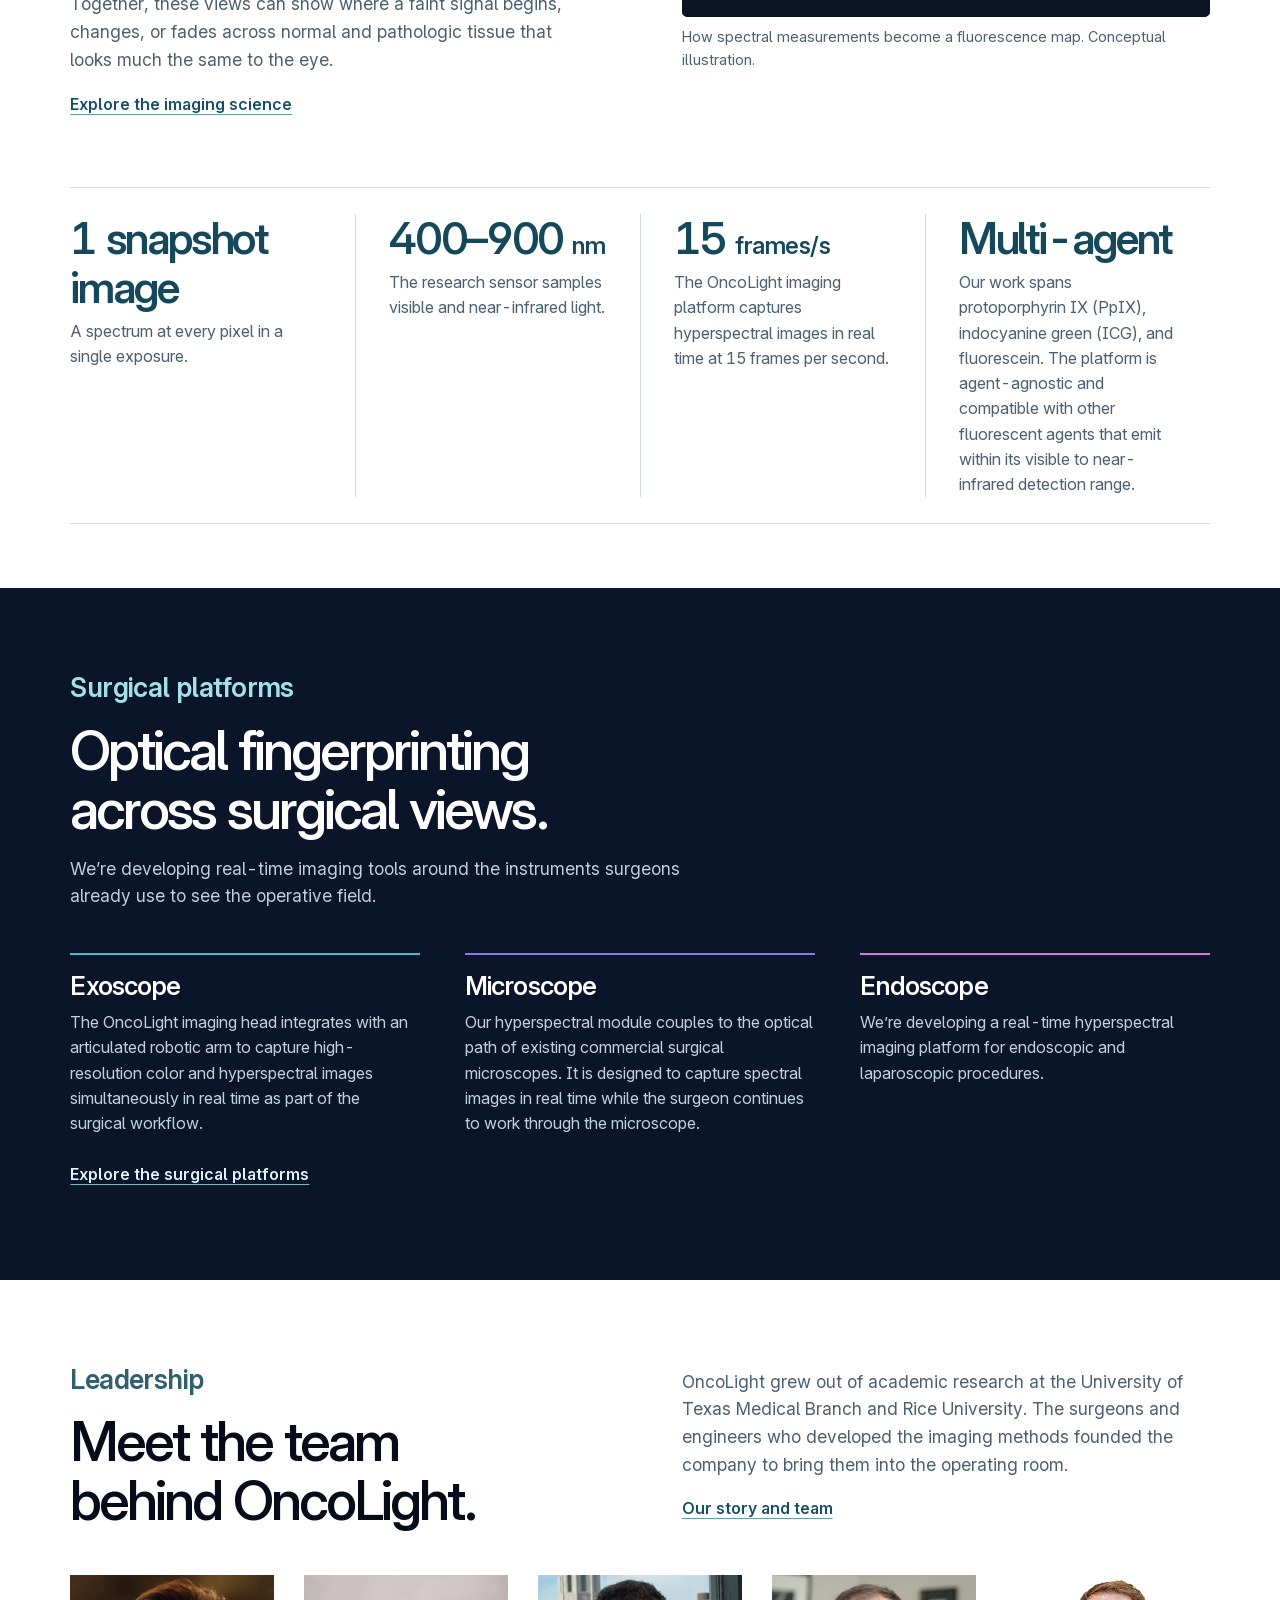
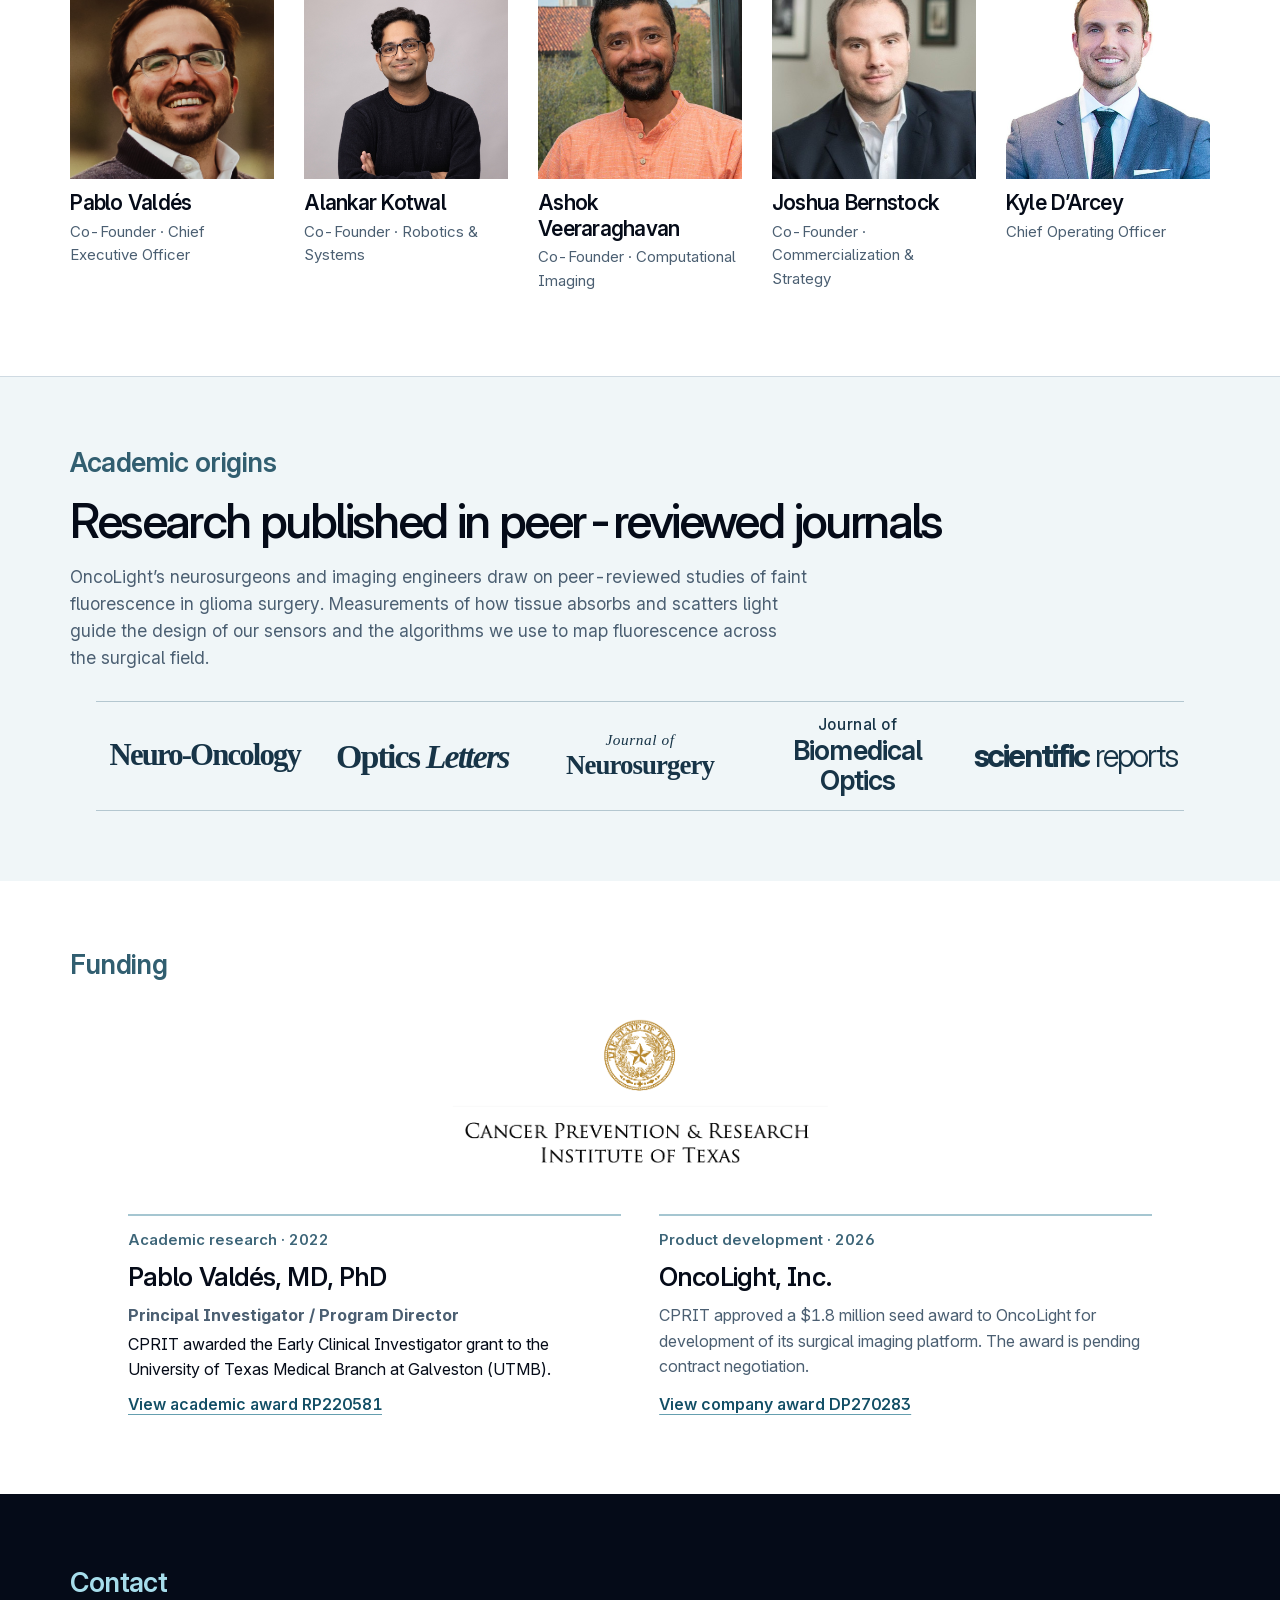
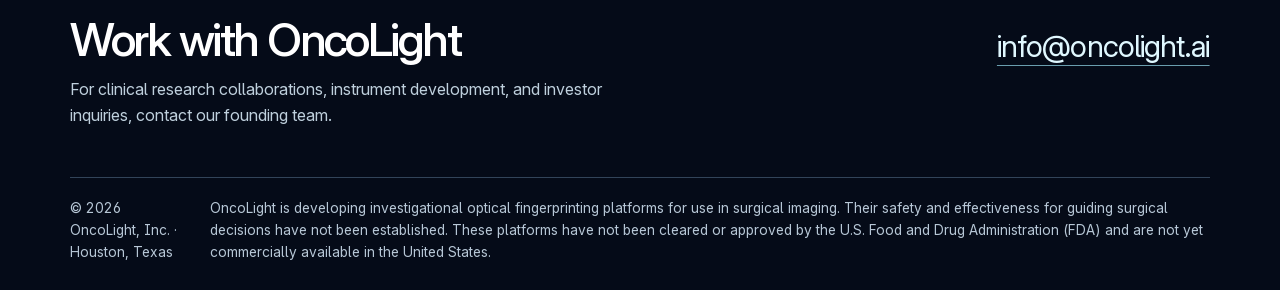
==== commit 04883ef2: "Add files via upload" ====
--- a/index.html
+++ b/index.html
@@ -3,7 +3,7 @@
 <head>
   <meta charset="utf-8">
   <meta name="viewport" content="width=device-width, initial-scale=1">
-  <title>OncoLight 4.0 | Optical fingerprinting for surgery</title>
+  <title>OncoLight | Optical fingerprinting for surgery</title>
   <meta name="description" content="Our optical fingerprinting platforms combine real-time hyperspectral sensing and proprietary software to map molecular and optical signals in tissue.">
   <meta name="theme-color" content="#050b18">
   <meta property="og:title" content="OncoLight | Optical fingerprinting for surgery">
@@ -99,7 +99,7 @@
         <div><p>OncoLight grew out of academic research at the University of Texas Medical Branch and Rice University. The surgeons and engineers who developed the imaging methods founded the company to bring them into the operating room.</p><a class="text-link" href="company/">Our story and team</a></div>
       </div>
       <div class="home-portraits">
-        <figure><img class="portrait-pablo" src="media/pablo-valdes-profile.jpg" width="911" height="1195" alt="Pablo Valdés" loading="lazy"><figcaption><strong>Pablo Valdés</strong><span>Co-Founder · CEO</span></figcaption></figure>
+        <figure><img class="portrait-pablo" src="media/pablo-valdes-profile.jpg" width="911" height="1195" alt="Pablo Valdés" loading="lazy"><figcaption><strong>Pablo Valdés</strong><span>Co-Founder · Chief Executive Officer</span></figcaption></figure>
         <figure><img src="media/alankar-kotwal-profile.jpg" width="1536" height="1462" alt="Alankar Kotwal" loading="lazy"><figcaption><strong>Alankar Kotwal</strong><span>Co-Founder · Robotics &amp; Systems</span></figcaption></figure>
         <figure><img src="media/ashok-veeraraghavan.jpg" width="600" height="600" alt="Ashok Veeraraghavan" loading="lazy"><figcaption><strong>Ashok Veeraraghavan</strong><span>Co-Founder · Computational Imaging</span></figcaption></figure>
         <figure><img src="media/joshua-bernstock.jpg" width="400" height="400" alt="Joshua Bernstock" loading="lazy"><figcaption><strong>Joshua Bernstock</strong><span>Co-Founder · Commercialization &amp; Strategy</span></figcaption></figure>
